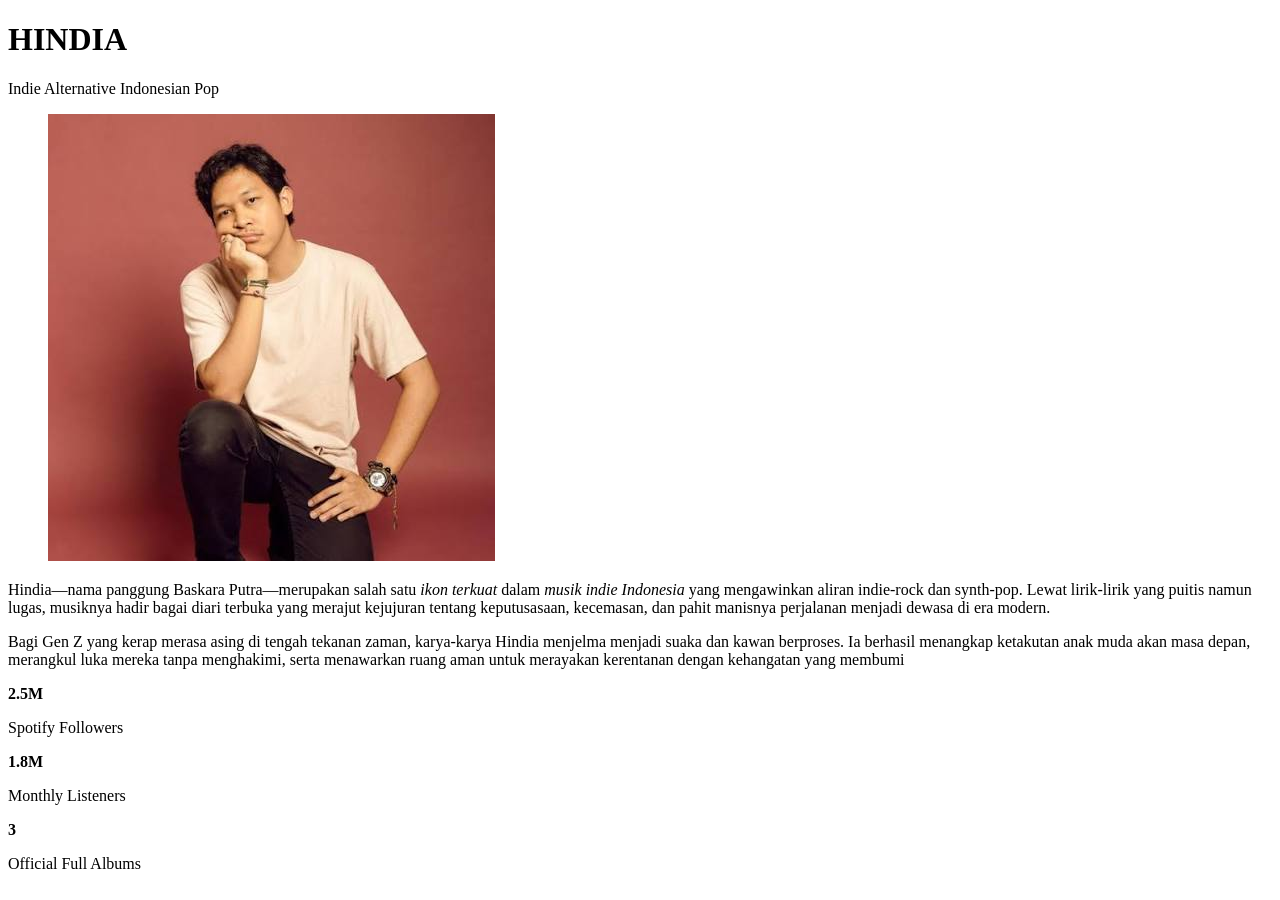
==== Web Dasar/Chapter 12 - Studi Kasus 2/index.html @ ee9b237e "Add initial HTML structure and CSS for Hindia profile page - Created index.html with header, main co" ====
<!DOCTYPE html>
<html lang="en">
<head>
    <meta charset="UTF-8">
    <meta name="viewport" content="width=device-width, initial-scale=1.0">
    <title>Document</title>
</head>
<body>
    
    <header>
        <h1>HINDIA</h1>
        <div class="genre-container">
            <span class="genre">Indie</span>
            <span class="genre">Alternative</span>
            <span class="genre">Indonesian Pop</span>
        </div>
    </header>
    <main>
        <section class="profile-card">
            <figure>
                <img src="assets/images/foto-artist.png" alt="hindia.png">
            </figure>
            <div class="bio">
                <p>Hindia—nama panggung Baskara Putra—merupakan salah satu <em>ikon terkuat</em> dalam <em>musik indie Indonesia</em> yang mengawinkan aliran indie-rock dan synth-pop. Lewat lirik-lirik yang puitis namun lugas, musiknya hadir bagai diari terbuka yang merajut kejujuran tentang keputusasaan, kecemasan, dan pahit manisnya perjalanan menjadi dewasa di era modern.</p>
                
                <p>Bagi Gen Z yang kerap merasa asing di tengah tekanan zaman, karya-karya Hindia menjelma menjadi suaka dan kawan berproses. Ia berhasil menangkap ketakutan anak muda akan masa depan, merangkul luka mereka tanpa menghakimi, serta menawarkan ruang aman untuk merayakan kerentanan dengan kehangatan yang membumi</p>
            </div>
            <div class="stats">
                <div class="stat-item">
                    <strong class="stat-value">2.5M</strong>
                    <p class="stat-label">Spotify Followers</p>
                </div>
                <div class="stat-item">
                    <strong class="stat-value">1.8M</strong>
                    <p class="stat-label">Monthly Listeners</p>
                </div>
                <div class="stat-item">
                    <strong class="stat-value">3</strong>
                    <p class="stat-label">Official Full Albums</p>
                </div>
            </div>
        </section>
        
    </main>

</body>
</html>
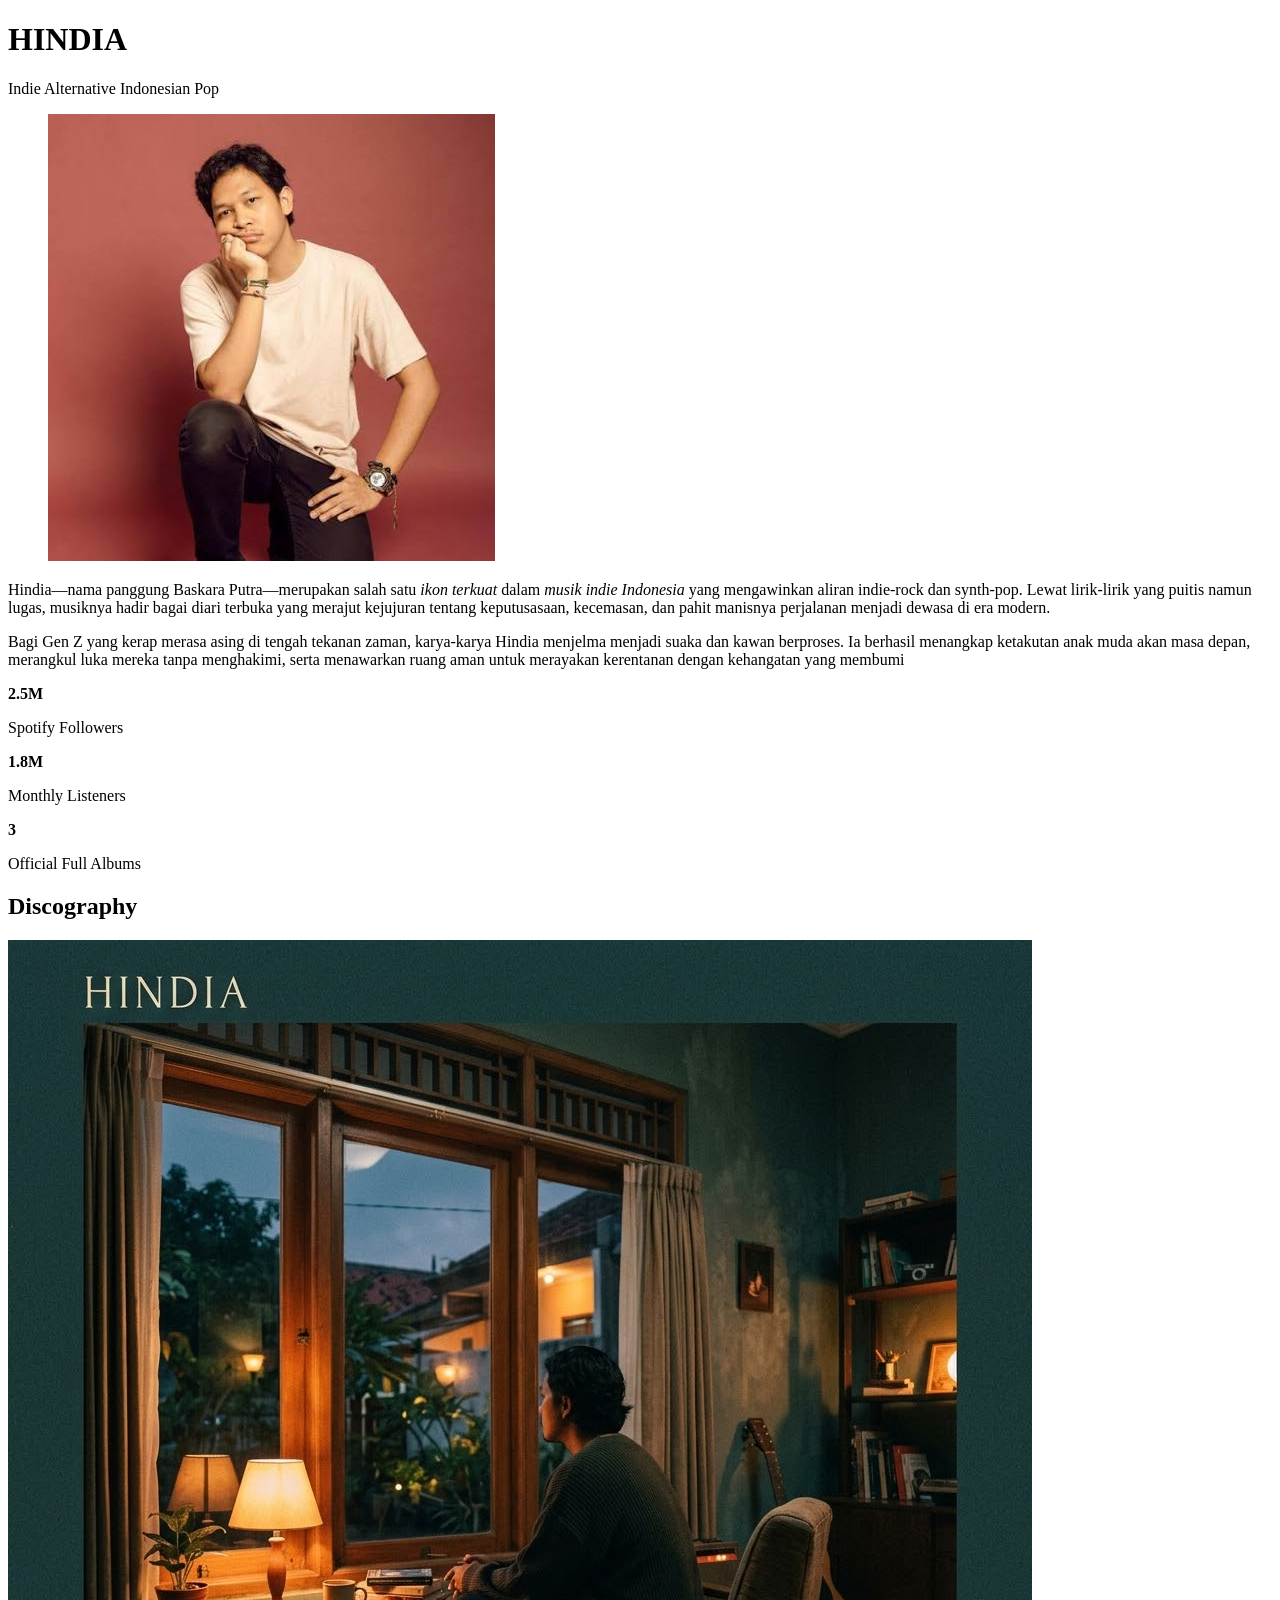
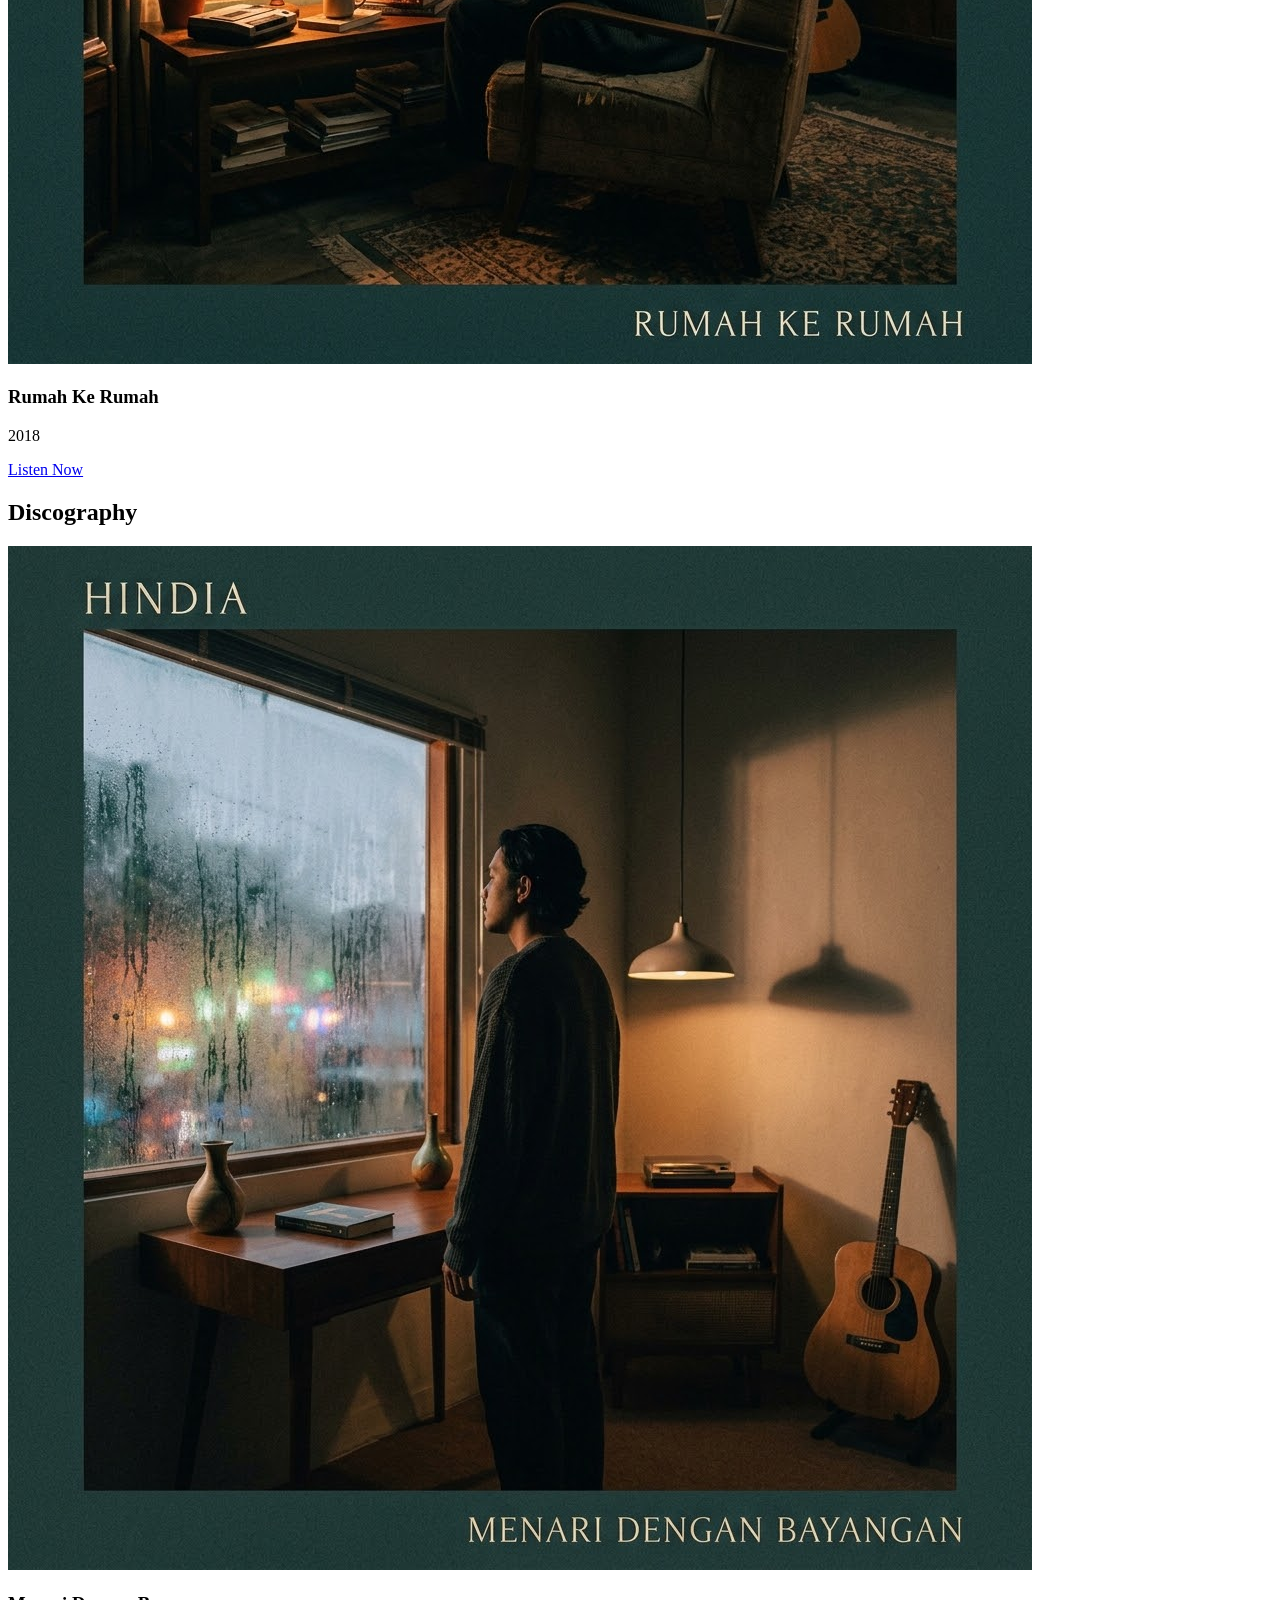
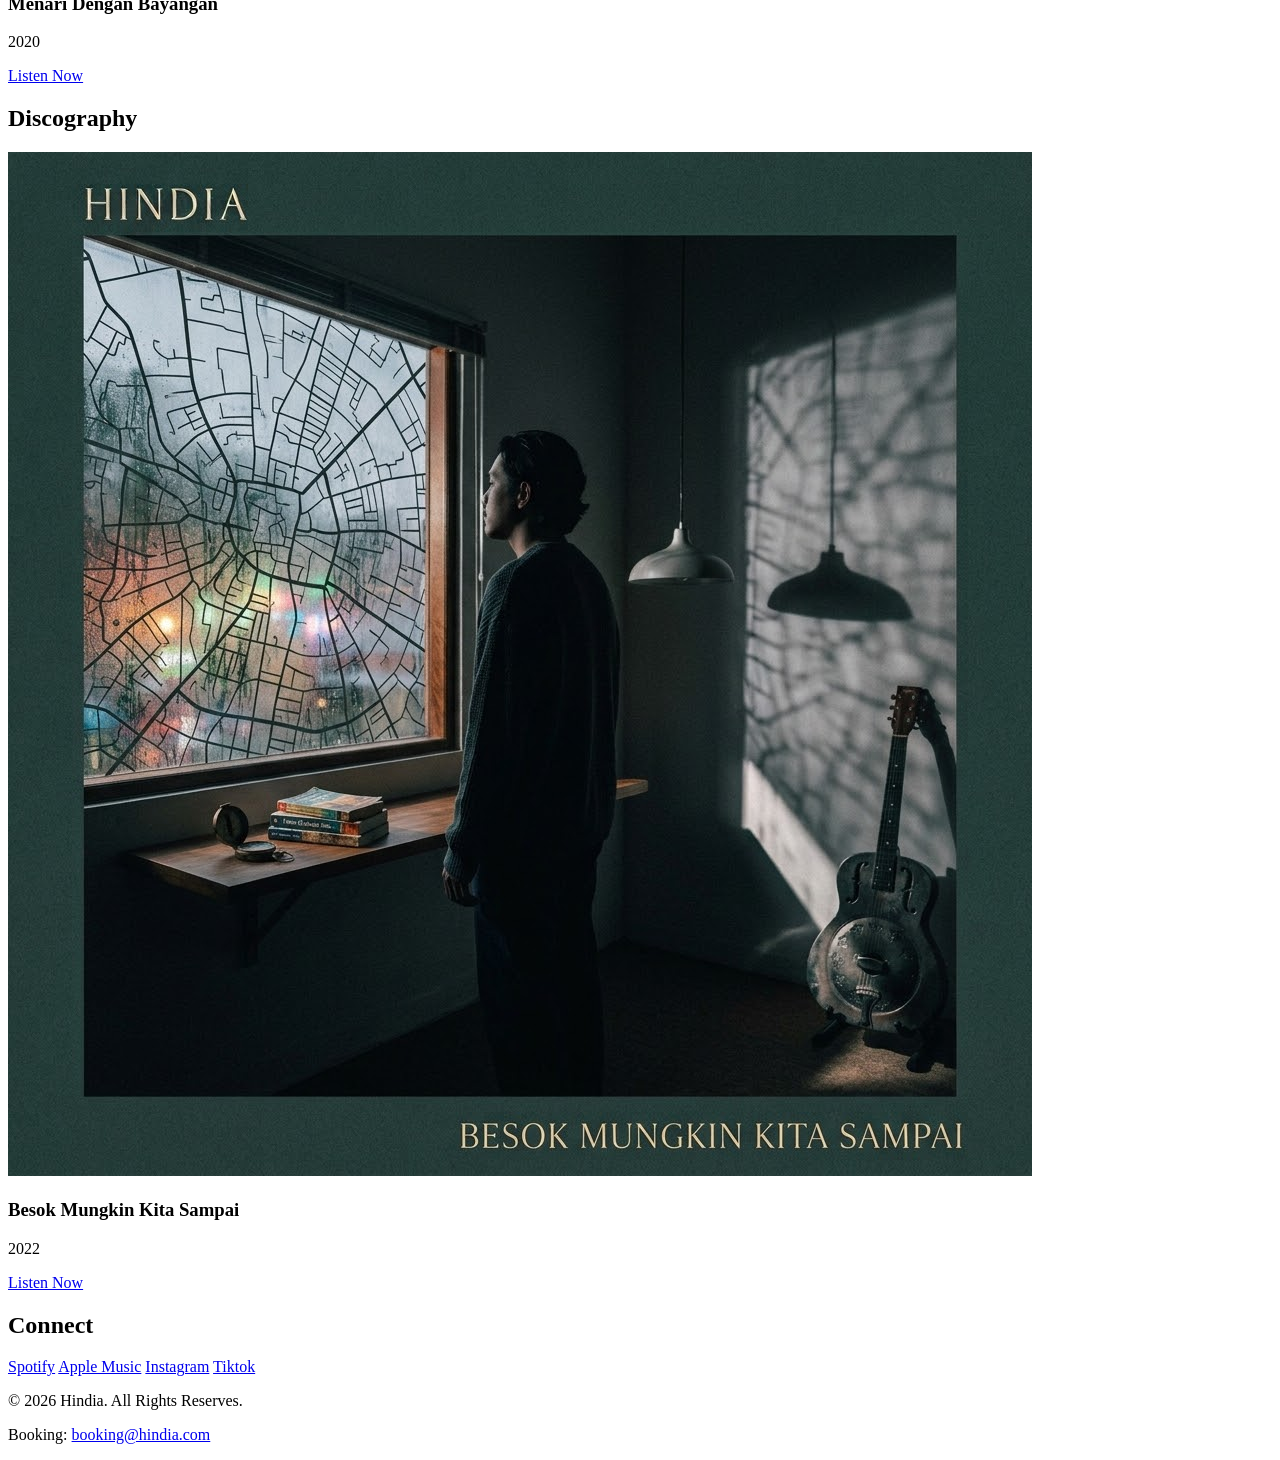
==== commit 16a2e4e7: "update: Add discography section with album cards and social links" ====
--- a/Web Dasar/Chapter 12 - Studi Kasus 2/index.html
+++ b/Web Dasar/Chapter 12 - Studi Kasus 2/index.html
@@ -3,10 +3,10 @@
 <head>
     <meta charset="UTF-8">
     <meta name="viewport" content="width=device-width, initial-scale=1.0">
-    <title>Document</title>
+    <title>Hindia - Official Profile</title>
+    <link rel="stylesheet" href="style.css">
 </head>
 <body>
-    
     <header>
         <h1>HINDIA</h1>
         <div class="genre-container">
@@ -40,8 +40,56 @@
                 </div>
             </div>
         </section>
+
+        <section class="discography">
+            <h2>Discography</h2>
+            <div class="album-list">
+                <article class="album-card">
+                    <img src="assets/images/album-cover-1.png" alt="Rumah Ke Rumah">
+                    <h3>Rumah Ke Rumah</h3>
+                    <p><time datetime="2018">2018</time></p>
+                    <a href="#" class="btn-listen">Listen Now</a>
+                </article>
+            </div>
+        </section>
+
+        <section class="discography">
+            <h2>Discography</h2>
+            <div class="album-list">
+                <article class="album-card">
+                    <img src="assets/images/album-cover-2.png" alt="Menari Dengan Bayangan">
+                    <h3>Menari Dengan Bayangan</h3>
+                    <p><time datetime="2020">2020</time></p>
+                    <a href="#" class="btn-listen">Listen Now</a>
+                </article>
+            </div>
+        </section>
+
+        <section class="discography">
+            <h2>Discography</h2>
+            <div class="album-list">
+                <article class="album-card">
+                    <img src="assets/images/album-cover-3.png" alt="Rumah Ke Rumah">
+                    <h3>Besok Mungkin Kita Sampai</h3>
+                    <p><time datetime=2022">2022</time></p>
+                    <a href="#" class="btn-listen">Listen Now</a>
+                </article>
+            </div>
+        </section>
         
+        <nav class="social-links">
+            <h2>Connect</h2>
+            <a href="#" class="social-btn">Spotify</a>
+            <a href="#" class="social-btn">Apple Music</a>
+            <a href="#" class="social-btn">Instagram</a>
+            <a href="#" class="social-btn">Tiktok</a>
+        </nav>
     </main>
+
+    <footer>
+        <p>&copy; 2026 Hindia. All Rights Reserves.</p>
+        <p>Booking: <a href="mailto:booking@hindia.com">booking@hindia.com</a></p>
+    </footer>
 
 </body>
 </html>
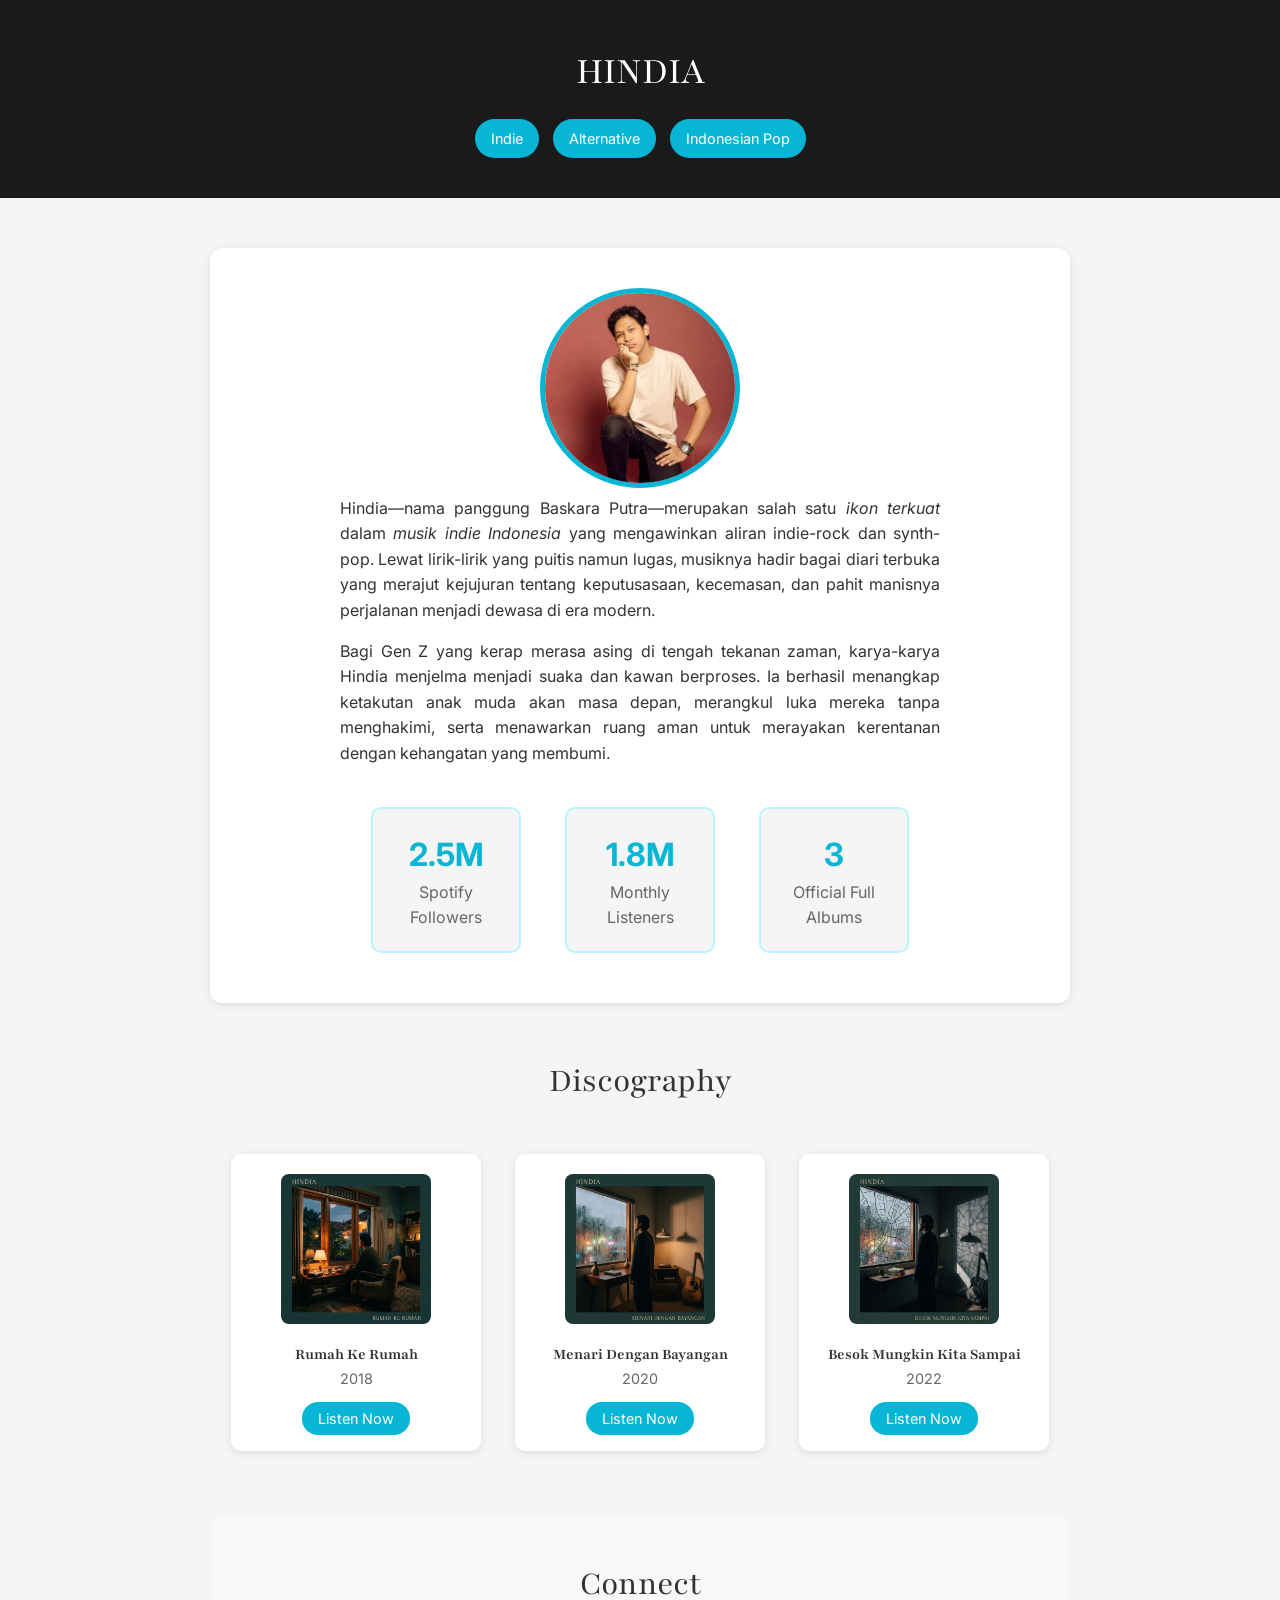
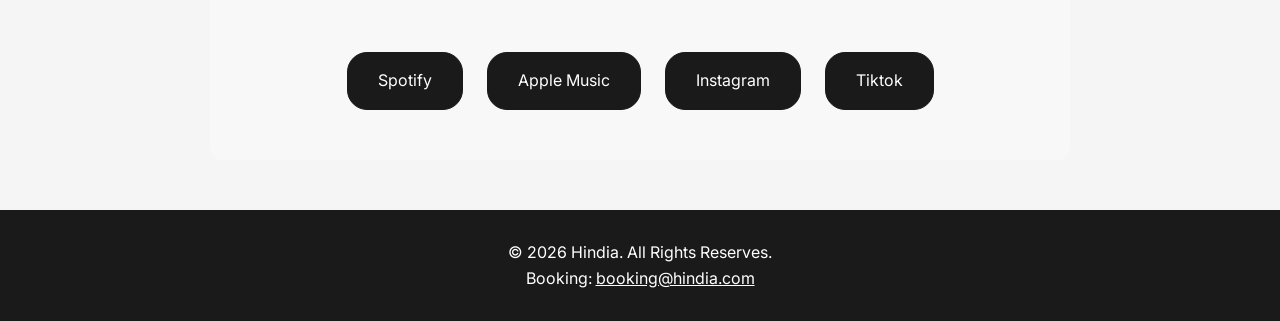
==== commit 74481eae: "update: Add artist photo class and improve bio paragraph structure" ====
--- a/Web Dasar/Chapter 12 - Studi Kasus 2/index.html
+++ b/Web Dasar/Chapter 12 - Studi Kasus 2/index.html
@@ -18,12 +18,12 @@
     <main>
         <section class="profile-card">
             <figure>
-                <img src="assets/images/foto-artist.png" alt="hindia.png">
+                <img src="assets/images/foto-artist.png" alt="hindia.png" class="artist-photo">
             </figure>
             <div class="bio">
                 <p>Hindia—nama panggung Baskara Putra—merupakan salah satu <em>ikon terkuat</em> dalam <em>musik indie Indonesia</em> yang mengawinkan aliran indie-rock dan synth-pop. Lewat lirik-lirik yang puitis namun lugas, musiknya hadir bagai diari terbuka yang merajut kejujuran tentang keputusasaan, kecemasan, dan pahit manisnya perjalanan menjadi dewasa di era modern.</p>
                 
-                <p>Bagi Gen Z yang kerap merasa asing di tengah tekanan zaman, karya-karya Hindia menjelma menjadi suaka dan kawan berproses. Ia berhasil menangkap ketakutan anak muda akan masa depan, merangkul luka mereka tanpa menghakimi, serta menawarkan ruang aman untuk merayakan kerentanan dengan kehangatan yang membumi</p>
+                <p>Bagi Gen Z yang kerap merasa asing di tengah tekanan zaman, karya-karya Hindia menjelma menjadi suaka dan kawan berproses. Ia berhasil menangkap ketakutan anak muda akan masa depan, merangkul luka mereka tanpa menghakimi, serta menawarkan ruang aman untuk merayakan kerentanan dengan kehangatan yang membumi.</p>
             </div>
             <div class="stats">
                 <div class="stat-item">
@@ -50,24 +50,12 @@
                     <p><time datetime="2018">2018</time></p>
                     <a href="#" class="btn-listen">Listen Now</a>
                 </article>
-            </div>
-        </section>
-
-        <section class="discography">
-            <h2>Discography</h2>
-            <div class="album-list">
                 <article class="album-card">
                     <img src="assets/images/album-cover-2.png" alt="Menari Dengan Bayangan">
                     <h3>Menari Dengan Bayangan</h3>
                     <p><time datetime="2020">2020</time></p>
                     <a href="#" class="btn-listen">Listen Now</a>
                 </article>
-            </div>
-        </section>
-
-        <section class="discography">
-            <h2>Discography</h2>
-            <div class="album-list">
                 <article class="album-card">
                     <img src="assets/images/album-cover-3.png" alt="Rumah Ke Rumah">
                     <h3>Besok Mungkin Kita Sampai</h3>
--- a/Web Dasar/Chapter 12 - Studi Kasus 2/style.css
+++ b/Web Dasar/Chapter 12 - Studi Kasus 2/style.css
@@ -0,0 +1,212 @@
+@import url('https://fonts.googleapis.com/css2?family=Inter:ital,opsz,wght@0,14..32,100..900;1,14..32,100..900&family=Playfair:ital,opsz,wght@0,5..1200,300..900;1,5..1200,300..900&display=swap');
+*{
+    margin: 0;
+    padding: 0;
+    box-sizing: border-box;
+    font-size: 100%;
+    font-weight: normal;
+    vertical-align: baseline;
+    background: transparent;
+}
+
+body{
+    font-family: "Inter",Arial, Helvetica, sans-serif;
+    background-color: whitesmoke;
+    color: #333;
+    line-height: 1.6;
+}
+
+h1,h2,h3{
+    font-family: "Playfair", serif;
+}
+
+header{
+    text-align: center;
+    padding: 40px 20px;
+    background-color: #1a1a1a;
+    color: white;
+}
+
+header h1{
+    font-size: 2.5em;
+    margin-bottom: 15px;
+}
+
+header .genre-container{
+    margin-top: 10px;
+}
+
+header .genre-container .genre{
+    display: inline-block;
+    background-color: #06b6d4;
+    padding: 8px 16px;
+    margin: 0 5px;
+    border-radius: 20px;
+    font-size: 0.9em;
+}
+
+main {
+    width: 900px;
+    margin: 0 auto;
+    padding: 20px;
+}
+
+main .profile-card {
+    background-color: white;
+    padding: 40px;
+    margin: 30px 0;
+    border-radius: 12px;
+    box-shadow: 0 2px 8px rgb(0 0 0 / 0.1);
+    text-align: center;
+}
+
+main .profile-card .artist-photo{
+    width: 200px;
+    height: 200px;
+    border-radius: 50%;
+    border: 5px solid #06b6d4;
+}
+
+main .profile-card .bio{
+    max-width: 600px;
+    margin: 0 auto;
+}
+
+main .profile-card .bio p{
+    margin-bottom: 15px;
+    text-align: justify;
+}
+
+main .profile-card .stats{
+    margin-top: 30px;
+}
+
+main .profile-card .stats .stat-item{
+    display: inline-block;
+    padding: 20px;
+    width: 150px;
+    background-color: #f5f5f5;
+    margin: 10px 20px;
+    border-radius: 10px;
+    border: 2px solid #b9f4ff;
+    cursor: default;
+}
+
+main .profile-card .stats .stat-item:hover{
+    border: 2px solid red;
+}
+
+main .profile-card .stats .stat-item .stat-value{
+    font-size: 2em;
+    font-weight: bold;
+    color: #06b6d4;
+}
+
+main .profile-card .stats .stat-item:hover .stat-value{
+    color: red;
+}
+
+main .profile-card .stats .stat-item .stat-label{
+    color: #666;
+}
+
+main .discography{
+    margin: 50px 0;
+}
+
+main .discography h2,
+main .social-links h2{
+    text-align: center;
+    font-size: 2.2em;
+    margin-bottom: 30px;
+}
+
+main .discography .album-list {
+    text-align: center;
+}
+
+main .discography .album-list .album-card {
+    display: inline-block;
+    width: 250px;
+    margin: 15px;
+    background-color: white;
+    border-radius: 10px;
+    padding: 20px;
+    box-shadow: 0 2px 8px rgb(0 0 0 / 0.1);
+}
+
+main .discography .album-list .album-card:hover {
+    transform: translateY(-10px);
+    box-shadow: 0 5px 10px cyan;
+    transition: ease 0.3s;
+}
+
+
+main .discography .album-list .album-card img {
+    width: 150px;
+    height: 150px;
+    border-radius: 8px;
+    margin-bottom: 10px;
+}
+main .discography .album-list .album-card h3 {
+    font-weight: bold;
+}
+
+main .discography .album-list .album-card p {
+    font-size: 0.9rem;
+    color: #666;   
+    margin-bottom: 15px;
+}
+
+main .discography .album-list .album-card .btn-listen {
+    text-decoration: none;
+    background-color: #06b6d4;
+    color: white;
+    padding: 8px 16px;
+    border-radius: 16px;
+    font-size: 0.9em;
+}
+
+main .discography .album-list .album-card .btn-listen:hover {
+    background-color: #1dddff;
+    transition: ease 0.3s;
+}
+
+main .social-links{
+    text-align: center;
+    padding: 40px 20px;
+    background-color: #f9f8f8;
+    border-radius: 12px;
+    margin: 30px 0;
+}
+
+main .social-links .social-btn {
+    display: inline-block;
+    background-color: #1a1a1a;
+    color: white;
+    padding: 15px 30px;
+    margin: 10px;
+    border-radius: 20px;
+    text-decoration: none;
+    border: 1px solid #1a1a1a;
+}
+
+main .social-links .social-btn:hover {
+    transform: translateY(-8px);
+    transition: ease 0.2s;
+}
+
+main .social-links .social-btn:active {
+    box-shadow: -2px -2px 5px white inset;
+}
+
+footer{
+    text-align: center;
+    padding: 30px;
+    background-color: #1a1a1a;
+    color: white;
+}
+
+footer a{
+    color: white;
+}
